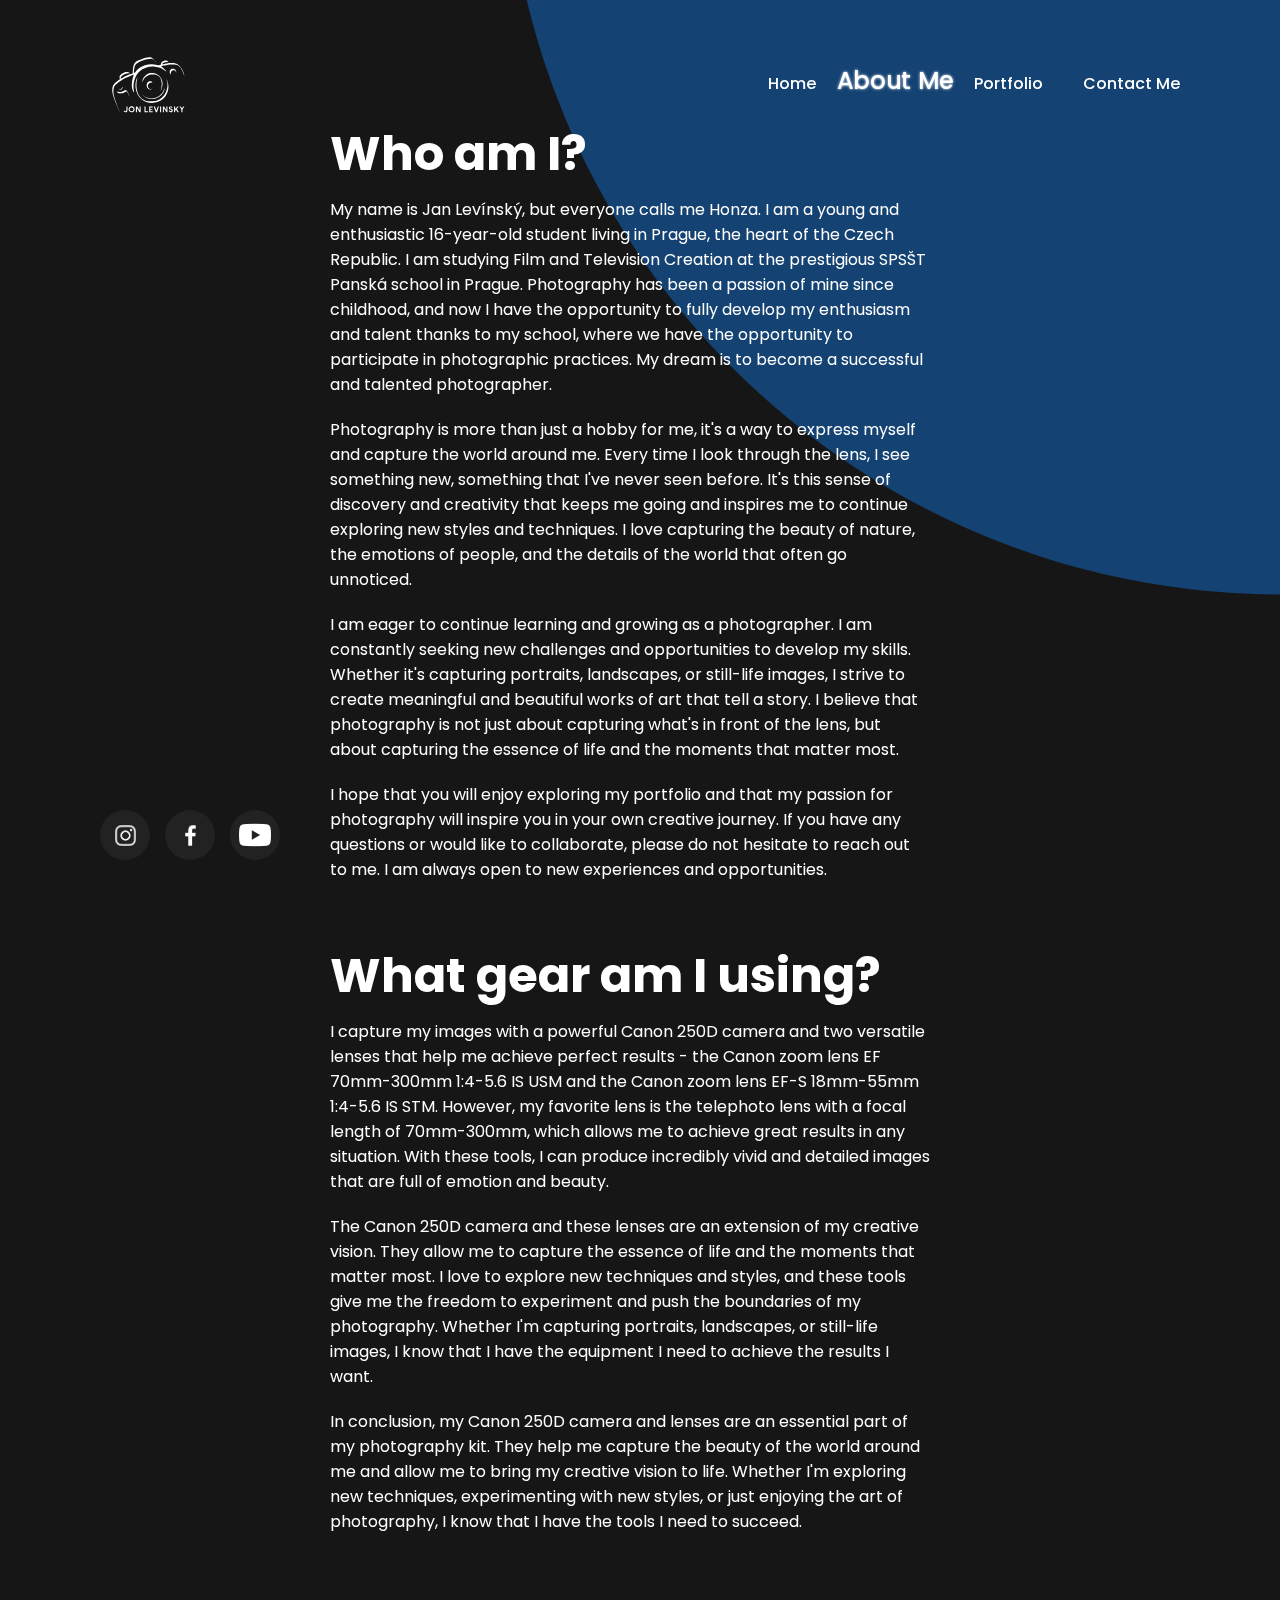
==== about.html @ 773b91ad "Upload" ====
<head>
    <meta charset="UTF-8">
    <title>Jan Levínský</title>
    <link rel="icon" href="logo.svg">
    <link rel="stylesheet" href="style-about.css">
  </head>
  <body>
    <section>
      <div class="circle"></div>
      <header>
        <a href="#"><img alt="Main Logo" src="logomain.svg" class="logo"></a>
        <div class="toggle" onclick="toggleMenu();"></div>
        <ul class="navigation">
          <li><a href="./index.html">Home</a></li>
          <li><p>About Me</p></li>
          <li><a href="./portfolio.html">Portfolio</a></li>
          <li><a href="./contact.html">Contact Me</a></li>
        </ul>
      </header>
      <div class="content">
        <div class="textBox">
          <h2>Who am I?</h2>
            <p>My name is Jan Levínský, but everyone calls me Honza. I am a young and enthusiastic 16-year-old student living in Prague, the heart of the Czech Republic. I am studying Film and Television Creation at the prestigious SPSŠT Panská school in Prague. Photography has been a passion of mine since childhood, and now I have the opportunity to fully develop my enthusiasm and talent thanks to my school, where we have the opportunity to participate in photographic practices. My dream is to become a successful and talented photographer.</p>
            <p>Photography is more than just a hobby for me, it's a way to express myself and capture the world around me. Every time I look through the lens, I see something new, something that I've never seen before. It's this sense of discovery and creativity that keeps me going and inspires me to continue exploring new styles and techniques. I love capturing the beauty of nature, the emotions of people, and the details of the world that often go unnoticed.</p>
            <p>I am eager to continue learning and growing as a photographer. I am constantly seeking new challenges and opportunities to develop my skills. Whether it's capturing portraits, landscapes, or still-life images, I strive to create meaningful and beautiful works of art that tell a story. I believe that photography is not just about capturing what's in front of the lens, but about capturing the essence of life and the moments that matter most.</p>
            <p>I hope that you will enjoy exploring my portfolio and that my passion for photography will inspire you in your own creative journey. If you have any questions or would like to collaborate, please do not hesitate to reach out to me. I am always open to new experiences and opportunities.<p>
          <h2>What gear am I using?</h2>
            <p>I capture my images with a powerful Canon 250D camera and two versatile lenses that help me achieve perfect results - the Canon zoom lens EF 70mm-300mm 1:4-5.6 IS USM and the Canon zoom lens EF-S 18mm-55mm 1:4-5.6 IS STM. However, my favorite lens is the telephoto lens with a focal length of 70mm-300mm, which allows me to achieve great results in any situation. With these tools, I can produce incredibly vivid and detailed images that are full of emotion and beauty.</p>
            <p>The Canon 250D camera and these lenses are an extension of my creative vision. They allow me to capture the essence of life and the moments that matter most. I love to explore new techniques and styles, and these tools give me the freedom to experiment and push the boundaries of my photography. Whether I'm capturing portraits, landscapes, or still-life images, I know that I have the equipment I need to achieve the results I want.</p>              
            <p>In conclusion, my Canon 250D camera and lenses are an essential part of my photography kit. They help me capture the beauty of the world around me and allow me to bring my creative vision to life. Whether I'm exploring new techniques, experimenting with new styles, or just enjoying the art of photography, I know that I have the tools I need to succeed.</p>
        </div>
      </div>
      <ul class="sci">
        <li><a target="_blank" href="https://www.instagram.com/jon.levinsky.cr3/"><img alt="Instagram" src="instagram.png"></a></li>
        <li><a target="_blank" href="#"><img alt="Facebook" src="facebook.png"></a></li>
        <li><a target="_blank" href="#"><img alt="Youtube" src="youtube.png"></a></li>
      </ul>
    </section>
    <script>
      function toggleMenu(){
        var menuToggle = document.querySelector('.toggle');
        var navigation = document.querySelector('.navigation');
        menuToggle.classList.toggle('active');
        navigation.classList.toggle('active');
      }
    </script>
  </body>
  </html>
---- style-about.css ----
@import url('https://fonts.googleapis.com/css?family=Poppins:200,300,400,500,600,700,800,900&display=swap');
*
{
  margin: 0;
  padding: 0;
  box-sizing: border-box;
  font-family: 'Poppins', sans-serif;
  cursor: default;
}
html{
  scroll-behavior: smooth;
  scrollbar-width: none;
  -ms-overflow-style: none;
}
html::-webkit-scrollbar{
  display: none;
}
section
{
  position: relative;
  width: 100%;
  min-height: 100vh;
  padding: 100px;
  display: flex;
  justify-content: space-between;
  align-items: center;
  background: #161616;
}
.circle
{
  position: fixed;
  top: 0;
  left: 0;
  width: 100%;
  height: 100%;
  background: #144272;
  clip-path: circle(70% at right -20%);
  animation: 10s anim-circlefloat ease-in-out infinite;
}
@keyframes anim-circlefloat {
  0% {
    transform: translateY(-10px);
  }
  50% {
    transform: translateY(0px);
    transform: translateZ(1px);
  }
  100% {
    transform: translateY(-10px);
  }
}
header
{
  position: absolute;
  top: 0;
  left: 0;
  width: 100%;
  padding: 40px 100px;
  display: flex;
  justify-content: space-between;
  align-items: center;
}
header .logo
{
  position: relative;
  max-width: 100px;
  filter: invert(1);
  filter: drop-shadow(1);
}
header ul
{
  position: relative;
  display: flex;
}
header ul li
{
  list-style: none;
  position: sticky;
}
header ul li a
{
  display: inline-block;
  color: #fff;
  font-weight: 500;
  margin-left: 40px;
  text-decoration: none;
  transition: 0.2s ease-in-out;
}
header ul li p
{
  display: inline-block;
  color: #fff;
  font-weight: 500;
  margin-left: 40px;
  text-decoration: none;
  padding-bottom: 10px;
  text-shadow: 0 0 2px #fff;
  transform: scale(1.5);
}
header ul li a:hover{
  transform: scale(1.2);
  text-shadow: 0 0 2px #fff;
  padding-bottom: 10px;
  cursor: pointer;
}
/*------------------------------INDIVIDAL------------------------------*/
.content
{
  position: relative;
  width: 100%;
  display: flex;
  justify-content: center;
  align-items: center;
}
.content .textBox
{
  position: relative;
  max-width: 600px;
  margin-right: 20px;
}
.content .textBox h2
{
  color: #fff;
  display: inline-block;
  font-size: 3em;
  margin-top: 20px;
  margin-bottom: 10px;
  line-height: 1.4em;
  font-weight: 700;
}
.content .textBox p
{
  color: #fff;
  padding-bottom: 20px;
}
/*------------------------------ALL------------------------------*/
.sci
{
  position: absolute;
  bottom: 40px;
  left: 100px;
  display: flex;
  justify-content: center;
  align-items: center;
  position: fixed;
}
.sci li
{
  list-style: none;
}
.sci li a
{
  display: inline-block;
  margin-right: 15px;
  background: transparent;
  width: 50px;
  height: 50px;
  background: #222;
  border-radius: 50%;
  display: flex;
  justify-content: center;
  align-items: center;
  transition: 0.2s ease-in-out;
}
.sci li a img
{
  filter: invert(1);
  transform: scale(0.5);
  cursor: pointer;

}
.sci li a:hover
{
  background: #144272;
  transform: translateY(-10px);
  box-shadow: 0 0 50px #144272;
}
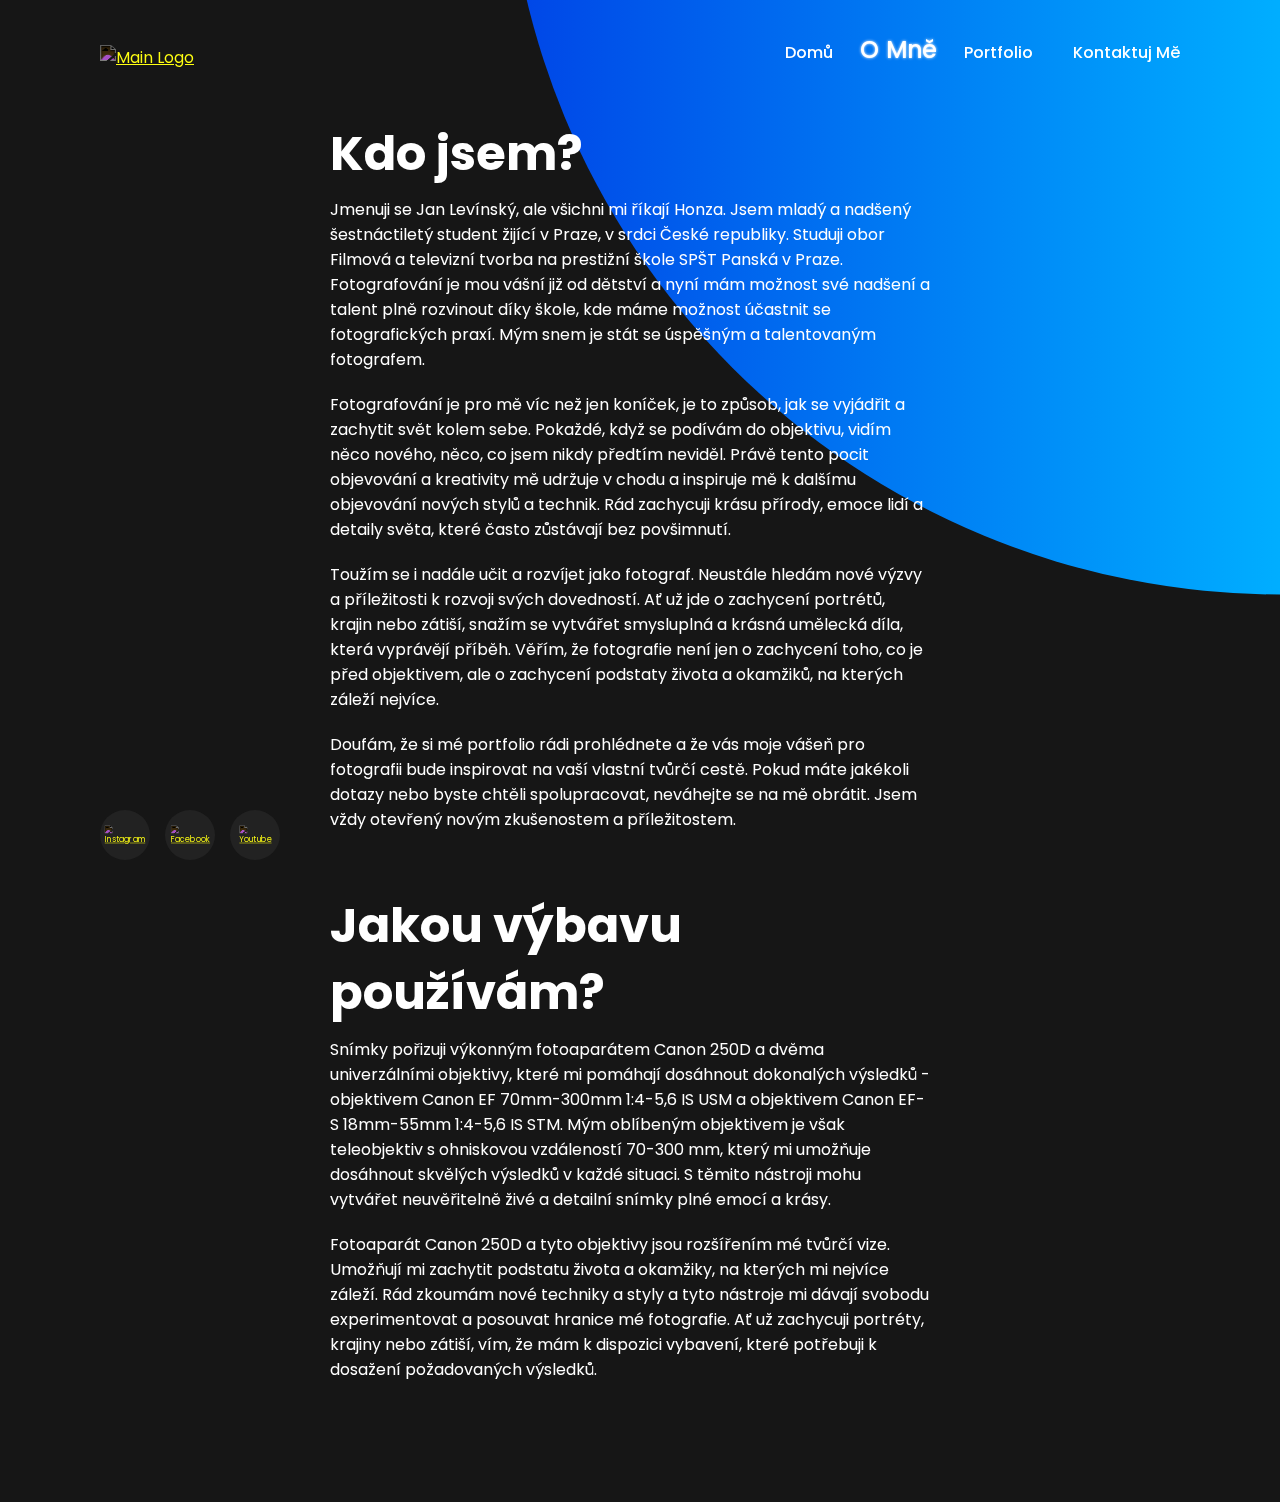
==== commit ffb77058: "fix" ====
--- a/about.html
+++ b/about.html
@@ -1,48 +1,48 @@
-<head>
-    <meta charset="UTF-8">
-    <title>Jan Levínský</title>
-    <link rel="icon" href="logo.svg">
-    <link rel="stylesheet" href="style-about.css">
-  </head>
-  <body>
-    <section>
-      <div class="circle"></div>
-      <header>
-        <a href="#"><img alt="Main Logo" src="logomain.svg" class="logo"></a>
-        <div class="toggle" onclick="toggleMenu();"></div>
-        <ul class="navigation">
-          <li><a href="./index.html">Home</a></li>
-          <li><p>About Me</p></li>
-          <li><a href="./portfolio.html">Portfolio</a></li>
-          <li><a href="./contact.html">Contact Me</a></li>
+<html>
+  <head>
+      <meta charset="UTF-8">
+      <title>Jan Levínský</title>
+      <link rel="icon" href="logo.svg">
+      <link rel="stylesheet" href="style-about.css">
+    </head>
+    <body>
+      <section>
+        <div class="circle"></div>
+        <header>
+          <a href="#"><img alt="Main Logo" src="logomain.svg" class="logo"></a>
+          <div class="toggle" onclick="toggleMenu();"></div>
+          <ul class="navigation">
+            <li><a href="./index.html">Domů</a></li>
+            <li><p>O Mně</p></li>
+            <li><a href="./portfolio.html">Portfolio</a></li>
+            <li><a href="./contact.html">Kontaktuj Mě</a></li>
+          </ul>
+        </header>
+        <div class="content">
+          <div class="textBox">
+            <h2>Kdo jsem?</h2>
+            <p>Jmenuji se Jan Levínský, ale všichni mi říkají Honza. Jsem mladý a nadšený šestnáctiletý student žijící v Praze, v srdci České republiky. Studuji obor Filmová a televizní tvorba na prestižní škole SPŠT Panská v Praze. Fotografování je mou vášní již od dětství a nyní mám možnost své nadšení a talent plně rozvinout díky škole, kde máme možnost účastnit se fotografických praxí. Mým snem je stát se úspěšným a talentovaným fotografem.</p>
+            <p>Fotografování je pro mě víc než jen koníček, je to způsob, jak se vyjádřit a zachytit svět kolem sebe. Pokaždé, když se podívám do objektivu, vidím něco nového, něco, co jsem nikdy předtím neviděl. Právě tento pocit objevování a kreativity mě udržuje v chodu a inspiruje mě k dalšímu objevování nových stylů a technik. Rád zachycuji krásu přírody, emoce lidí a detaily světa, které často zůstávají bez povšimnutí.</p>
+            <p>Toužím se i nadále učit a rozvíjet jako fotograf. Neustále hledám nové výzvy a příležitosti k rozvoji svých dovedností. Ať už jde o zachycení portrétů, krajin nebo zátiší, snažím se vytvářet smysluplná a krásná umělecká díla, která vyprávějí příběh. Věřím, že fotografie není jen o zachycení toho, co je před objektivem, ale o zachycení podstaty života a okamžiků, na kterých záleží nejvíce.</p>
+            <p>Doufám, že si mé portfolio rádi prohlédnete a že vás moje vášeň pro fotografii bude inspirovat na vaší vlastní tvůrčí cestě. Pokud máte jakékoli dotazy nebo byste chtěli spolupracovat, neváhejte se na mě obrátit. Jsem vždy otevřený novým zkušenostem a příležitostem.<p>
+              <h2>Jakou výbavu používám?</h2>
+              <p>Snímky pořizuji výkonným fotoaparátem Canon 250D a dvěma univerzálními objektivy, které mi pomáhají dosáhnout dokonalých výsledků - objektivem Canon EF 70mm-300mm 1:4-5,6 IS USM a objektivem Canon EF-S 18mm-55mm 1:4-5,6 IS STM. Mým oblíbeným objektivem je však teleobjektiv s ohniskovou vzdáleností 70-300 mm, který mi umožňuje dosáhnout skvělých výsledků v každé situaci. S těmito nástroji mohu vytvářet neuvěřitelně živé a detailní snímky plné emocí a krásy.</p>
+              <p>Fotoaparát Canon 250D a tyto objektivy jsou rozšířením mé tvůrčí vize. Umožňují mi zachytit podstatu života a okamžiky, na kterých mi nejvíce záleží. Rád zkoumám nové techniky a styly a tyto nástroje mi dávají svobodu experimentovat a posouvat hranice mé fotografie. Ať už zachycuji portréty, krajiny nebo zátiší, vím, že mám k dispozici vybavení, které potřebuji k dosažení požadovaných výsledků.</p>              
+          </div>
+        </div>
+        <ul class="sci">
+          <li><a target="_blank" href="https://www.instagram.com/jon.levinsky.cr3/"><img alt="Instagram" src="instagram.png"></a></li>
+          <li><a target="_blank" href="#"><img alt="Facebook" src="facebook.png"></a></li>
+          <li><a target="_blank" href="#"><img alt="Youtube" src="youtube.png"></a></li>
         </ul>
-      </header>
-      <div class="content">
-        <div class="textBox">
-          <h2>Who am I?</h2>
-            <p>My name is Jan Levínský, but everyone calls me Honza. I am a young and enthusiastic 16-year-old student living in Prague, the heart of the Czech Republic. I am studying Film and Television Creation at the prestigious SPSŠT Panská school in Prague. Photography has been a passion of mine since childhood, and now I have the opportunity to fully develop my enthusiasm and talent thanks to my school, where we have the opportunity to participate in photographic practices. My dream is to become a successful and talented photographer.</p>
-            <p>Photography is more than just a hobby for me, it's a way to express myself and capture the world around me. Every time I look through the lens, I see something new, something that I've never seen before. It's this sense of discovery and creativity that keeps me going and inspires me to continue exploring new styles and techniques. I love capturing the beauty of nature, the emotions of people, and the details of the world that often go unnoticed.</p>
-            <p>I am eager to continue learning and growing as a photographer. I am constantly seeking new challenges and opportunities to develop my skills. Whether it's capturing portraits, landscapes, or still-life images, I strive to create meaningful and beautiful works of art that tell a story. I believe that photography is not just about capturing what's in front of the lens, but about capturing the essence of life and the moments that matter most.</p>
-            <p>I hope that you will enjoy exploring my portfolio and that my passion for photography will inspire you in your own creative journey. If you have any questions or would like to collaborate, please do not hesitate to reach out to me. I am always open to new experiences and opportunities.<p>
-          <h2>What gear am I using?</h2>
-            <p>I capture my images with a powerful Canon 250D camera and two versatile lenses that help me achieve perfect results - the Canon zoom lens EF 70mm-300mm 1:4-5.6 IS USM and the Canon zoom lens EF-S 18mm-55mm 1:4-5.6 IS STM. However, my favorite lens is the telephoto lens with a focal length of 70mm-300mm, which allows me to achieve great results in any situation. With these tools, I can produce incredibly vivid and detailed images that are full of emotion and beauty.</p>
-            <p>The Canon 250D camera and these lenses are an extension of my creative vision. They allow me to capture the essence of life and the moments that matter most. I love to explore new techniques and styles, and these tools give me the freedom to experiment and push the boundaries of my photography. Whether I'm capturing portraits, landscapes, or still-life images, I know that I have the equipment I need to achieve the results I want.</p>              
-            <p>In conclusion, my Canon 250D camera and lenses are an essential part of my photography kit. They help me capture the beauty of the world around me and allow me to bring my creative vision to life. Whether I'm exploring new techniques, experimenting with new styles, or just enjoying the art of photography, I know that I have the tools I need to succeed.</p>
-        </div>
-      </div>
-      <ul class="sci">
-        <li><a target="_blank" href="https://www.instagram.com/jon.levinsky.cr3/"><img alt="Instagram" src="instagram.png"></a></li>
-        <li><a target="_blank" href="#"><img alt="Facebook" src="facebook.png"></a></li>
-        <li><a target="_blank" href="#"><img alt="Youtube" src="youtube.png"></a></li>
-      </ul>
-    </section>
-    <script>
-      function toggleMenu(){
-        var menuToggle = document.querySelector('.toggle');
-        var navigation = document.querySelector('.navigation');
-        menuToggle.classList.toggle('active');
-        navigation.classList.toggle('active');
-      }
-    </script>
-  </body>
+      </section>
+      <script>
+        function toggleMenu(){
+          var menuToggle = document.querySelector('.toggle');
+          var navigation = document.querySelector('.navigation');
+          menuToggle.classList.toggle('active');
+          navigation.classList.toggle('active');
+        }
+      </script>
+    </body>
   </html>--- a/style-about.css
+++ b/style-about.css
@@ -33,9 +33,21 @@
   left: 0;
   width: 100%;
   height: 100%;
-  background: #144272;
+  background: linear-gradient(90deg, rgba(0,0,215,1) 0%, rgb(0, 174, 255) 100%);
   clip-path: circle(70% at right -20%);
   animation: 10s anim-circlefloat ease-in-out infinite;
+  animation: 10s anim-circlebc infinite;
+}
+@keyframes anim-circlebc {
+  0% {
+    background-position: 0% 50%;
+  }
+  50% {
+    background-position: -100% 50%;
+  }
+  100% {
+    background-position: 0% 50%;
+  }
 }
 @keyframes anim-circlefloat {
   0% {
@@ -47,6 +59,7 @@
   }
   100% {
     transform: translateY(-10px);
+
   }
 }
 header
@@ -171,7 +184,7 @@
 }
 .sci li a:hover
 {
-  background: #144272;
+  background: linear-gradient(90deg, rgba(2,0,36,1) 0%, rgba(0,0,215,1) 0%, rgba(20,66,114,1) 0%, rgba(0,57,176,1) 100%);
   transform: translateY(-10px);
   box-shadow: 0 0 50px #144272;
 }